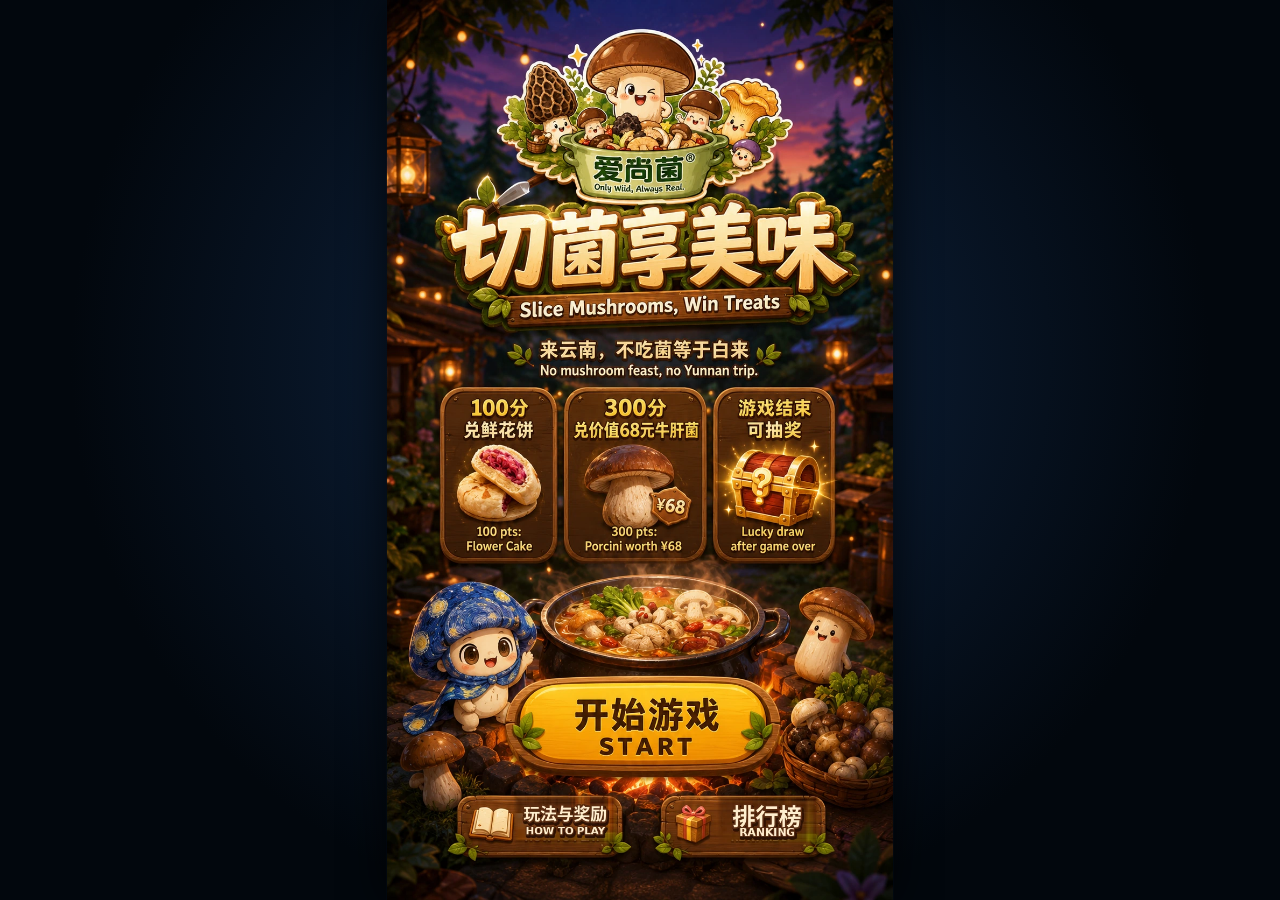
==== preview_mushrooms.html @ ff82b996 "Refactor to bundle assets and switch to JS-driven screens - Move all images, audio, and mushroom spr" ====
<!doctype html>
<html lang="zh-CN">
<head>
  <meta charset="utf-8" />
  <meta name="viewport" content="width=device-width,initial-scale=1,maximum-scale=1,user-scalable=no,viewport-fit=cover" />
  <meta name="theme-color" content="#081526" />
  <title>爱尚菌·切菌子享美味</title>
  <link rel="stylesheet" href="style.css" />
</head>
<body>
  <main id="app" aria-label="爱尚菌切菌子享美味小游戏">
    <section id="stage">
      <div id="loading" class="screen active loading-screen" aria-live="polite">
        <div class="loading-shade"></div>
        <div class="loading-card">
          <div class="loading-logo">爱尚菌</div>
          <div class="loading-title">切菌子享美味</div>
          <div class="loading-copy">来云南，不吃菌等于白来！</div>
          <div class="loading-bar"><i></i></div>
          <div class="loading-tip">菌子正在排队登场……</div>
        </div>
      </div>

      <div id="home" class="screen image-screen" style="--bg:url('assets/home.webp')">
        <button class="hotspot home-start" data-action="start" aria-label="开始游戏"></button>
        <button class="hotspot home-rules" data-action="rules" aria-label="玩法与奖励"></button>
        <button class="hotspot home-ranking" data-action="ranking" aria-label="排行榜"></button>
      </div>

      <div id="rules" class="screen image-screen" style="--bg:url('assets/rules.webp')">
        <button class="hotspot rules-start" data-action="start" aria-label="开始挑战"></button>
        <button class="back-pill" data-action="home" aria-label="返回首页">‹</button>
      </div>

      <div id="game" class="screen image-screen game-screen" style="--bg:url('assets/game_dynamic.webp')">
        <canvas id="gameCanvas" width="941" height="1672" aria-label="切菌游戏区域"></canvas>
        <div class="hud hud-level"><span>关卡</span><b id="hudLevel">1</b></div>
        <div class="hud hud-score"><span>分数</span><b id="hudScore">0</b></div>
        <div class="hud hud-time"><span>时间</span><b id="hudTime">0:25</b></div>
        <button class="pause-button" data-action="pause" aria-label="暂停游戏">Ⅱ</button>
        <div id="levelToast" class="level-toast"></div>
        <div id="comboToast" class="combo-toast"></div>
        <div id="poisonDance" class="poison-dance" aria-hidden="true">
          <div class="dance-mushroom">🍄</div>
          <strong>哎呀！中毒了！</strong>
          <span>蘑菇小人开始乱舞，撑住！</span>
        </div>
        <div id="pausePanel" class="modal hidden">
          <div class="wood-modal compact">
            <h2>游戏暂停</h2>
            <p>好菌不会跑，稳住再切。</p>
            <button data-action="resume">继续游戏</button>
            <button class="secondary" data-action="home">返回首页</button>
          </div>
        </div>
        <div id="levelPanel" class="modal hidden">
          <div class="wood-modal">
            <h2 id="levelPanelTitle">过关成功！</h2>
            <p id="levelPanelText">你又切对了一波云南好菌！</p>
            <dl>
              <div><dt>本关得分</dt><dd id="roundScore">0</dd></div>
              <div><dt>累计得分</dt><dd id="totalScore">0</dd></div>
              <div><dt>当前头衔</dt><dd id="currentTitle">菌子小白</dd></div>
            </dl>
            <button id="levelDrawButton" class="is-hidden" data-action="draw">立即抽奖</button>
            <button id="continueButton" data-action="continue">继续闯关</button>
          </div>
        </div>
      </div>

      <div id="result" class="screen image-screen result-screen result-restored" style="--bg:url('assets/result_partial.webp')">
        <div class="result-score-live" id="resultScore" aria-label="本局得分">0</div>
        <div id="resultStatus" class="result-status-live" aria-label="闯关结果">
          <span class="result-laurel result-laurel-left" aria-hidden="true"></span>
          <span class="result-status-copy">
            <strong id="resultStatusCn">挑战完成</strong>
            <em id="resultStatusEn">Challenge Complete</em>
          </span>
          <span class="result-laurel result-laurel-right" aria-hidden="true"></span>
        </div>

        <div id="flowerRewardBadge" class="reward-state-badge reward-flower locked" aria-live="polite">
          <strong>未中奖</strong><span>NOT YET　🔒</span>
        </div>
        <div id="mushroomRewardBadge" class="reward-state-badge reward-mushroom locked" aria-live="polite">
          <strong>未中奖</strong><span>NOT YET　🔒</span>
        </div>

        <button class="hotspot result-draw" data-action="draw" aria-label="每日抽奖"></button>
        <div id="drawStatus" class="draw-status" aria-live="polite">今日已抽 · 明天再来</div>
        <button class="hotspot result-replay" data-action="result-action" aria-label="再玩一次"></button>
        <button class="hotspot result-reward-card" data-action="claim" aria-label="查看兑奖信息"></button>
        <div id="claimPanel" class="modal hidden">
          <div class="wood-modal claim-modal">
            <h2>截图到店兑换</h2>
            <p id="claimCopy">可兑换鲜花饼 1 份。</p>
            <div class="claim-code">截图编号：<b id="claimCode">ASJ-000000</b></div>
            <small>奖品不可折现、不可转让；每位用户每项奖品限领取一次。具体以门店活动规则为准。</small>
            <button data-action="close-claim">我知道了</button>
          </div>
        </div>
      </div>

        <div id="drawPanel" class="modal hidden">
          <div class="wood-modal prize-modal">
            <div id="prizeIcon" class="prize-icon">🎁</div>
            <h2 id="drawTitle">每日幸运抽奖</h2>
            <p id="drawCopy">完成第一关后，每人每天可抽奖 1 次。</p>
            <div id="rewardCodeBox" class="code-box is-hidden">兑奖码：<b id="rewardCode">ASJ000000</b></div>
            <small class="draw-rule">中奖概率为 1%，奖品为 100 元抵扣券。使用规则以门店活动说明为准。</small>
            <button id="drawCloseButton" data-action="close-draw">我知道了</button>
          </div>
        </div>
      <div id="ranking" class="screen ranking-screen">
        <div class="ranking-backdrop"></div>
        <div class="ranking-board">
          <div class="ranking-mascot" aria-hidden="true">🍄</div>
          <div class="ranking-brand">爱尚菌 · 菌子挑战赛</div>
          <h1>菌子挑战展示榜</h1>
          <div class="ranking-subtitle">MUSHROOM CHALLENGE RANKING</div>

          <div class="ranking-tabs" role="tablist" aria-label="排行榜分类">
            <button class="active" data-rank-tab="today" role="tab">今日展示榜</button>
            <button data-rank-tab="week" role="tab">本周展示榜</button>
            <button data-rank-tab="mine" role="tab">我的成绩</button>
          </div>

          <section class="ranking-panel active" data-rank-panel="today">
            <div class="ranking-prize"><b>日榜前5</b><span>展示赢100元抵扣券</span></div>
            <ol class="ranking-list">
              <li><i>1</i><span class="rank-avatar">👑</span><strong>云南菌王</strong><b>986</b></li>
              <li><i>2</i><span class="rank-avatar">🍄</span><strong>鲜味猎手</strong><b>875</b></li>
              <li><i>3</i><span class="rank-avatar">🌿</span><strong>菌菇达人</strong><b>768</b></li>
              <li><i>4</i><span class="rank-avatar">🥣</span><strong>小菌仔</strong><b>695</b></li>
              <li><i>5</i><span class="rank-avatar">🌲</span><strong>山林吃货</strong><b>642</b></li>
            </ol>
          </section>

          <section class="ranking-panel" data-rank-panel="week">
            <div class="ranking-prize"><b>周榜前3</b><span>展示赢300元抵扣券</span></div>
            <ol class="ranking-list week-list">
              <li><i>1</i><span class="rank-avatar">👑</span><strong>云南菌神</strong><b>1568</b></li>
              <li><i>2</i><span class="rank-avatar">⭐</span><strong>菌王挑战者</strong><b>1420</b></li>
              <li><i>3</i><span class="rank-avatar">🍄</span><strong>爱尚菌高手</strong><b>1288</b></li>
            </ol>
          </section>

          <section class="ranking-panel" data-rank-panel="mine">
            <div class="my-rank-card">
              <div class="my-rank-title">我的挑战成绩</div>
              <dl>
                <div><dt>本次得分</dt><dd id="myCurrentScore">0分</dd></div>
                <div><dt>最佳成绩</dt><dd id="myBestScore">0分</dd></div>
                <div><dt>当前头衔</dt><dd id="myRankTitle">菌子小白</dd></div>
                <div><dt>挑战参考排名</dt><dd id="myReferenceRank">--</dd></div>
              </dl>
              <p>再切一局，刷新你的最佳成绩！</p>
            </div>
          </section>

          <p class="ranking-note">排行榜与奖励为活动展示效果，请以门店活动规则为准。</p>
          <button class="ranking-home" data-action="home">返回首页</button>
        </div>
      </div>
    </section>
  </main>
  <script src="app.js"></script>
<script>
setTimeout(()=>document.querySelector('[data-action="start"]')?.click(),1400);
</script>
</body>
</html>
---- style.css ----
:root {
  --w: 941;
  --h: 1672;
  font-family: "PingFang SC", "Microsoft YaHei", system-ui, sans-serif;
  color: #fff;
  background: #02070d;
}
* { box-sizing: border-box; -webkit-tap-highlight-color: transparent; }
html, body { width: 100%; height: 100%; margin: 0; overflow: hidden; background: #02070d; }
button { font: inherit; }
#app { position: fixed; inset: 0; overflow: hidden; background: radial-gradient(circle at 50% 40%, #102746, #02070d 68%); }
#stage {
  position: absolute; left: 50%; top: 50%; width: 941px; height: 1672px;
  transform-origin: 50% 50%; overflow: hidden; background: #071424;
  box-shadow: 0 0 80px rgba(0,0,0,.8);
}
.screen { position: absolute; inset: 0; display: none; overflow: hidden; }
.screen.active { display: block; }
.image-screen { background-image: var(--bg); background-size: 100% 100%; background-repeat: no-repeat; }
.hotspot { position: absolute; border: 0; background: transparent; cursor: pointer; }
.hotspot:active { background: rgba(255, 225, 89, .08); }

.loading-screen { background-image: url('assets/home.webp'); background-size: cover; background-position: center; }
.loading-shade { position: absolute; inset: 0; background: rgba(1,8,18,.62); backdrop-filter: blur(7px); }
.loading-card { position: absolute; left: 50%; top: 49%; width: 650px; transform: translate(-50%,-50%); text-align: center; }
.loading-logo { display: inline-block; padding: 16px 45px; border: 7px solid #d6a352; border-radius: 60px; background: #386329; box-shadow: 0 10px 0 #1e3517, 0 0 40px #ffbc3f; font-size: 60px; font-weight: 900; letter-spacing: 8px; }
.loading-title { margin-top: 38px; font-size: 76px; font-weight: 900; color: #ffe9ad; text-shadow: 0 7px 0 #6a3211, 0 0 20px #ffb33c; }
.loading-copy { margin-top: 18px; font-size: 30px; color: #f4dfb2; }
.loading-bar { width: 520px; height: 24px; margin: 55px auto 22px; padding: 4px; border: 3px solid #d59e45; border-radius: 20px; background: #40230f; overflow: hidden; }
.loading-bar i { display: block; width: 0; height: 100%; border-radius: 20px; background: linear-gradient(90deg,#ffcf3d,#ff8e21); animation: loading 1.2s ease forwards; }
.loading-tip { font-size: 26px; color: #f9eac8; }
@keyframes loading { to { width: 100%; } }

.home-start { left: 213px; top: 1252px; width: 515px; height: 160px; border-radius: 80px; }
.home-rules { left: 106px; top: 1450px; width: 335px; height: 150px; border-radius: 28px; }
.home-ranking { left: 505px; top: 1450px; width: 335px; height: 150px; border-radius: 28px; }
.rules-draw-note {
  position:absolute; z-index:4; left:606px; top:1262px; width:270px; height:132px;
  display:flex; flex-direction:column; align-items:center; justify-content:center;
  border:4px solid #a96b2d; border-radius:22px; background:linear-gradient(180deg,#f5dfad,#d9b57c);
  color:#4b260f; text-align:center; box-shadow:inset 0 0 0 2px rgba(255,247,207,.7),0 5px 0 rgba(78,35,12,.5); pointer-events:none;
}
.rules-draw-note strong { font-size:28px; line-height:1.1; font-weight:1000; }
.rules-draw-note span { margin-top:7px; font-size:22px; line-height:1.1; font-weight:900; }
.rules-draw-note em { margin-top:8px; color:#a92e18; font-size:20px; line-height:1.15; font-style:normal; font-weight:1000; }
.rules-start { left: 223px; top: 1462px; width: 500px; height: 135px; border-radius: 70px; }
.back-pill { position: absolute; z-index: 5; left: 24px; top: 38px; width: 72px; height: 72px; border: 3px solid #f5c66a; border-radius: 50%; background: rgba(45,24,11,.88); color: #fff2c5; font-size: 58px; line-height: 58px; box-shadow: 0 4px 16px rgba(0,0,0,.35); }

#gameCanvas { position: absolute; inset: 0; width: 941px; height: 1672px; touch-action: none; cursor: crosshair; }
.hud {
  position:absolute; z-index:6; pointer-events:none;
  display:flex; align-items:center; justify-content:center;
  height:auto; padding:0; margin:0;
  background:none !important; border:0 !important; border-radius:0 !important;
  box-shadow:none !important; overflow:visible;
  font-variant-numeric:tabular-nums;
}
.hud span { display:none; }
.hud b {
  display:block; width:100%; margin:0; padding:0;
  text-align:center; white-space:nowrap;
  font-family:"Arial Black","DejaVu Sans","PingFang SC","Microsoft YaHei",sans-serif;
  font-style:normal; font-weight:900; letter-spacing:-1px;
}
/* Values are drawn directly into the original artwork slots; no extra cards or cover layers. */
.hud-level { left:139px; top:43px; width:43px; height:70px; }
.hud-level b {
  font-size:58px; line-height:70px; letter-spacing:-4px;
  background:linear-gradient(180deg,#fff1a0 0%,#ffd24b 42%,#f4a70e 100%);
  -webkit-background-clip:text; background-clip:text;
  color:transparent; -webkit-text-fill-color:transparent;
  -webkit-text-stroke:1.8px #672906;
  filter:drop-shadow(0 3px 0 #5a2104) drop-shadow(0 5px 2px rgba(24,8,1,.75));
}
.hud-score { left:326px; top:47px; width:92px; height:62px; }
.hud-score b {
  font-size:45px; line-height:62px; letter-spacing:-2px;
  color:#fffdf1; -webkit-text-fill-color:#fffdf1;
  -webkit-text-stroke:1.35px #2a1005;
  text-shadow:0 3px 0 #291005,0 5px 3px rgba(0,0,0,.65);
}
.hud-time { left:782px; top:49px; width:83px; height:58px; }
.hud-time b {
  font-size:34px; line-height:58px; letter-spacing:-1.4px;
  color:#fffdf1; -webkit-text-fill-color:#fffdf1;
  -webkit-text-stroke:1.15px #2a1005;
  text-shadow:0 3px 0 #291005,0 4px 3px rgba(0,0,0,.65);
}
.pause-button { position:absolute; z-index:8; right:29px; top:44px; width:74px; height:74px; border:0; border-radius:50%; background:transparent; color:transparent; cursor:pointer; }
.level-toast { position:absolute; z-index:7; top:210px; left:50%; transform:translateX(-50%) scale(.85); padding:20px 42px; border:5px solid #e0aa4f; border-radius:24px; background:linear-gradient(#573018,#2d160a); color:#fff0b1; font-size:32px; font-weight:900; opacity:0; transition:.25s; text-shadow:0 3px 0 #2e1206; }
.level-toast.show { opacity:1; transform:translateX(-50%) scale(1); }
.combo-toast { position:absolute; z-index:7; top:430px; left:50%; transform:translateX(-50%) scale(.6); font-size:58px; font-weight:1000; color:#ffe569; text-shadow:0 5px 0 #812d0b,0 0 18px #ff8e18; opacity:0; transition:.16s; }
.combo-toast.show { opacity:1; transform:translateX(-50%) scale(1); }
.poison-dance { display:none; position:absolute; z-index:9; left:50%; top:48%; width:590px; height:390px; transform:translate(-50%,-50%); border:8px solid rgba(177,104,255,.8); border-radius:55px; background:radial-gradient(circle,rgba(105,36,137,.82),rgba(43,8,68,.68)); text-align:center; box-shadow:0 0 70px #a63cff; backdrop-filter:blur(2px); pointer-events:none; }
.poison-dance.active { display:block; animation:wobble .25s linear infinite alternate; }
.poison-dance .dance-mushroom { font-size:170px; margin-top:22px; filter:drop-shadow(0 0 14px #d96cff); }
.poison-dance strong { display:block; font-size:52px; color:#fff09a; text-shadow:0 4px 0 #5e173a; }
.poison-dance span { display:block; margin-top:12px; font-size:26px; color:white; }
@keyframes wobble { from { transform:translate(-52%,-50%) rotate(-3deg); } to { transform:translate(-48%,-50%) rotate(3deg); } }

.modal { position:absolute; z-index:20; inset:0; display:grid; place-items:center; background:rgba(4,9,15,.64); backdrop-filter:blur(4px); }
.modal.hidden { display:none; }
.wood-modal { width:700px; padding:56px 54px 48px; border:12px solid #a76728; border-radius:40px; background:linear-gradient(180deg,#6b3c1e,#3b1e0f); color:#fff1ca; text-align:center; box-shadow:inset 0 0 0 5px #e4af55,0 30px 80px rgba(0,0,0,.55); }
.wood-modal.compact { width:610px; }
.wood-modal h2 { margin:0 0 18px; font-size:62px; color:#ffe3a2; text-shadow:0 5px 0 #431806; }
.wood-modal p { margin:0 0 30px; font-size:29px; line-height:1.5; }
.wood-modal dl { margin:25px 0 38px; padding:20px 0; border-top:2px solid #9e6b3b; border-bottom:2px solid #9e6b3b; }
.wood-modal dl div { display:flex; justify-content:space-between; padding:12px 35px; font-size:28px; }
.wood-modal dd { margin:0; color:#ffe360; font-weight:900; }
.wood-modal button, .reward-board button { min-width:360px; padding:22px 38px; border:6px solid #e6a93c; border-radius:55px; background:linear-gradient(#ffd95b,#f39b19); color:#3b2008; font-size:36px; font-weight:1000; box-shadow:0 7px 0 #8c4b0f; }
.wood-modal button.secondary { margin-top:25px; border-color:#799345; background:linear-gradient(#a8cc58,#5f8a2e); box-shadow:0 7px 0 #284a18; color:white; }

.result-screen { --bg:url('assets/result_partial.webp'); }

/* V18: preserve the original result artwork and interactions.
   Only the baked-in score number is cleared from the artwork so the real game score can appear in its original position. */
.result-screen.result-restored .result-status-live,
.result-screen.result-restored .reward-state-badge {
  display:none !important;
}
.result-screen.result-restored .result-score-live {
  display:flex !important;
}
.result-score-live {
  position:absolute; z-index:4; left:218px; top:384px; width:232px; height:94px;
  display:flex; align-items:center; justify-content:center; overflow:visible;
  background:transparent; border:0;
  font-family:"Arial Black","DejaVu Sans",sans-serif;
  font-size:96px; line-height:.92; font-weight:900; letter-spacing:-7px;
  background-image:linear-gradient(180deg,#fff1c3 0%,#ffdfa0 45%,#f6a72c 100%);
  -webkit-background-clip:text; background-clip:text; color:transparent; -webkit-text-fill-color:transparent;
  -webkit-text-stroke:2px #5b2507;
  filter:drop-shadow(0 4px 0 #7a3409) drop-shadow(0 8px 3px rgba(32,11,2,.72));
}
.result-status-live {
  position:absolute; z-index:4; left:515px; top:383px; width:235px; height:91px;
  display:flex; align-items:center; justify-content:center;
  background:transparent; border:0; text-align:center; pointer-events:none;
}
.result-status-copy { display:flex; width:100%; flex-direction:column; align-items:center; justify-content:center; }
.result-status-copy strong {
  display:block; white-space:nowrap;
  font-family:"Noto Sans CJK SC","PingFang SC","Microsoft YaHei",sans-serif;
  font-size:43px; line-height:1; font-weight:900; letter-spacing:0;
  background-image:linear-gradient(180deg,#d9f57d 0%,#a6d747 45%,#75ad20 100%);
  -webkit-background-clip:text; background-clip:text; color:transparent; -webkit-text-fill-color:transparent;
  -webkit-text-stroke:1.2px #304c0c;
  filter:drop-shadow(0 2px 0 #38540f) drop-shadow(0 4px 3px rgba(17,31,4,.78));
}
.result-status-copy em {
  display:block; margin-top:8px; white-space:nowrap;
  color:#a7db4a; font-family:"Trebuchet MS","DejaVu Sans",Arial,sans-serif;
  font-size:19px; line-height:1; font-style:normal; font-weight:900; letter-spacing:-.5px;
  -webkit-text-stroke:.45px #34510d; text-shadow:0 2px 0 #243b08,0 3px 4px rgba(0,0,0,.58);
}
.result-status-live.failed .result-status-copy strong {
  background-image:linear-gradient(180deg,#fff0a4 0%,#ffd55d 50%,#ed9b22 100%);
  -webkit-text-stroke:1.2px #6d2b07; filter:drop-shadow(0 2px 0 #6d2b07) drop-shadow(0 4px 3px rgba(40,10,2,.75));
}
.result-status-live.failed .result-status-copy em { color:#ffd978; -webkit-text-stroke:.45px #6d2b07; }
.reward-state-badge { position:absolute; z-index:5; top:727px; width:252px; height:78px; display:flex; flex-direction:column; align-items:center; justify-content:center; border:4px solid #595959; border-radius:14px; background:linear-gradient(180deg,#5c5a57,#292927); color:#f3eee5; box-shadow:inset 0 0 0 2px rgba(255,255,255,.16),0 5px 0 rgba(38,20,8,.78); text-shadow:0 3px 0 rgba(0,0,0,.75); pointer-events:none; }
.reward-state-badge strong { font-size:31px; line-height:1; font-weight:1000; }
.reward-state-badge span { margin-top:4px; font-size:20px; line-height:1; font-weight:900; letter-spacing:.5px; }
.reward-state-badge.won { border-color:#42691b; background:linear-gradient(180deg,#759932,#365f18); color:#fffbe7; }
.reward-state-badge.won span { color:#fffbd2; }
.reward-flower { left:210px; }
.reward-mushroom { left:508px; }
.draw-rule-copy {
  position:absolute; z-index:5; left:352px; top:845px; width:333px; height:132px;
  display:flex; flex-direction:column; align-items:center; justify-content:center;
  border-radius:18px; background:linear-gradient(180deg,rgba(92,49,23,.98),rgba(55,27,12,.98));
  box-shadow:inset 0 0 0 2px rgba(225,167,82,.42); text-align:center; pointer-events:none;
}
.draw-rule-copy strong { color:#fff1c4; font-size:24px; line-height:1.25; font-weight:1000; text-shadow:0 3px 0 #271006; }
.draw-rule-copy span { margin-top:7px; color:#ffd74e; font-size:25px; line-height:1.2; font-weight:1000; text-shadow:0 3px 0 #642506; }
.draw-rule-copy em { margin-top:7px; color:#e8ceb0; font-size:18px; line-height:1.1; font-style:normal; font-weight:800; }
.result-draw { left:340px; top:994px; width:310px; height:92px; border-radius:50px; }
/* Draw state is baked into the original result artwork. No replacement button or styled overlay. */
.draw-status { display:none !important; }
.prize-modal .draw-rule { display:block; margin:-8px 0 30px; font-size:21px; line-height:1.55; color:#e8d4b5; }
.is-hidden { display:none !important; }
.result-replay { left:70px; top:1507px; width:310px; height:110px; border-radius:30px; }
.result-reward-card { left:171px; top:1080px; width:610px; height:335px; }
/* V19: code text is rendered directly inside the original UI's blank redemption-code field. */
.result-claim-code {
  position:absolute; z-index:6; left:486px; top:1302px; width:210px; height:37px;
  display:flex; align-items:center; justify-content:center; overflow:hidden;
  background:transparent; border:0; color:#5b2d13; pointer-events:none;
  font-family:"Arial Black","DejaVu Sans","PingFang SC","Microsoft YaHei",sans-serif;
  font-size:20px; line-height:1; font-weight:900; letter-spacing:.3px; white-space:nowrap;
  text-shadow:0 1px 0 rgba(255,238,190,.65);
}
.prize-modal .prize-icon { font-size:120px; }
.code-box,.claim-code { margin:25px auto 34px; padding:20px; border:3px dashed #e8bb68; border-radius:18px; background:#2b170d; font-size:27px; }
.claim-modal small { display:block; margin:12px 0 28px; font-size:22px; line-height:1.5; color:#e5ceb0; }

.ranking-screen { background:url('assets/home.webp') center/cover; }
.ranking-backdrop { position:absolute; inset:0; background:rgba(3,10,18,.76); backdrop-filter:blur(8px); }
.ranking-board {
  position:absolute; left:58px; right:58px; top:72px; bottom:62px; padding:48px 44px 34px;
  border:12px solid #9b5c25; border-radius:48px;
  background:linear-gradient(180deg,rgba(100,55,25,.98),rgba(43,22,11,.99));
  box-shadow:inset 0 0 0 5px #e1ad55, inset 0 0 60px rgba(20,8,3,.8), 0 25px 65px rgba(0,0,0,.68); text-align:center;
}
.ranking-mascot { position:absolute; left:38px; top:25px; width:98px; height:98px; display:grid; place-items:center; border:5px solid #dca44f; border-radius:50%; background:#355f27; font-size:54px; box-shadow:0 6px 0 #203914; }
.ranking-brand { display:inline-block; padding:11px 28px; border-radius:28px; background:#3e702b; color:#fff5c5; font-size:24px; font-weight:900; }
.ranking-board h1 { margin:22px 0 2px; font-size:58px; line-height:1.15; color:#ffe3a2; text-shadow:0 5px 0 #481a06; }
.ranking-subtitle { font-size:20px; font-weight:900; letter-spacing:2px; color:#d8bd8d; }
.ranking-tabs { display:grid; grid-template-columns:1fr 1fr 1fr; gap:10px; margin:30px 0 26px; padding:8px; border:4px solid #8b4b1d; border-radius:28px; background:#2e160b; }
.ranking-tabs button { min-width:0; padding:17px 6px; border:0; border-radius:19px; background:transparent; color:#d7bc91; font-size:24px; font-weight:900; cursor:pointer; }
.ranking-tabs button.active { background:linear-gradient(#ffd760,#ed9a1d); color:#3b2008; box-shadow:0 5px 0 #8a480f; }
.ranking-panel { display:none; }
.ranking-panel.active { display:block; }
.ranking-prize { display:flex; align-items:center; justify-content:center; gap:20px; margin-bottom:19px; padding:14px 18px; border:3px solid #d29a45; border-radius:20px; background:rgba(50,102,36,.72); color:#fff2c0; }
.ranking-prize b { font-size:29px; color:#ffe35c; }
.ranking-prize span { font-size:23px; font-weight:800; }
.ranking-list { margin:0; padding:0; list-style:none; }
.ranking-list li { display:grid; grid-template-columns:66px 66px 1fr 118px; align-items:center; min-height:105px; margin:12px 0; padding:8px 22px 8px 12px; border:4px solid #b77b39; border-radius:24px; background:linear-gradient(90deg,#f8e2af,#d6ad73); color:#3c210e; box-shadow:0 6px 0 #55280f; text-align:left; }
.ranking-list li:nth-child(1) { border-color:#ffcf3c; background:linear-gradient(90deg,#fff0a8,#e7b84a); }
.ranking-list li:nth-child(2) { border-color:#d8d3c5; }
.ranking-list li:nth-child(3) { border-color:#c98645; }
.ranking-list i { font-style:normal; font-size:37px; font-weight:1000; text-align:center; color:#9a3c11; }
.rank-avatar { width:58px; height:58px; display:grid; place-items:center; border:3px solid #90602d; border-radius:50%; background:#fff3d0; font-size:31px; }
.ranking-list strong { padding-left:15px; font-size:29px; }
.ranking-list li>b { text-align:right; font-size:33px; color:#8d320d; }
.week-list li { min-height:145px; margin:23px 0; }
.my-rank-card { margin-top:20px; padding:30px 34px 34px; border:6px solid #cf9141; border-radius:30px; background:linear-gradient(#f5dfae,#d4ad75); color:#3d210d; box-shadow:0 8px 0 #57290f; }
.my-rank-title { display:inline-block; margin-bottom:18px; padding:12px 30px; border-radius:24px; background:#3f712d; color:#fff3bf; font-size:31px; font-weight:1000; }
.my-rank-card dl { margin:0; }
.my-rank-card dl div { display:flex; justify-content:space-between; align-items:center; padding:22px 15px; border-bottom:2px dashed #af7c40; font-size:28px; }
.my-rank-card dl div:last-child { border-bottom:0; }
.my-rank-card dt { font-weight:800; }
.my-rank-card dd { margin:0; color:#963709; font-size:31px; font-weight:1000; }
.my-rank-card p { margin:26px 0 0; font-size:24px; font-weight:800; color:#5d3519; }
.ranking-note { position:absolute; left:65px; right:65px; bottom:126px; margin:0; font-size:19px; line-height:1.4; color:#d7c19e; }
.ranking-home { position:absolute; left:50%; bottom:35px; transform:translateX(-50%); min-width:310px; padding:17px 35px; border:5px solid #e4aa43; border-radius:45px; background:linear-gradient(#ffd85c,#ef9b1c); color:#3b2008; font-size:30px; font-weight:1000; box-shadow:0 6px 0 #80420d; cursor:pointer; }

@media (prefers-reduced-motion: reduce) { * { animation-duration:.01ms!important; transition-duration:.01ms!important; } }

#levelPanel .wood-modal button + button { margin-top:25px; }
#levelDrawButton { min-width:420px; }
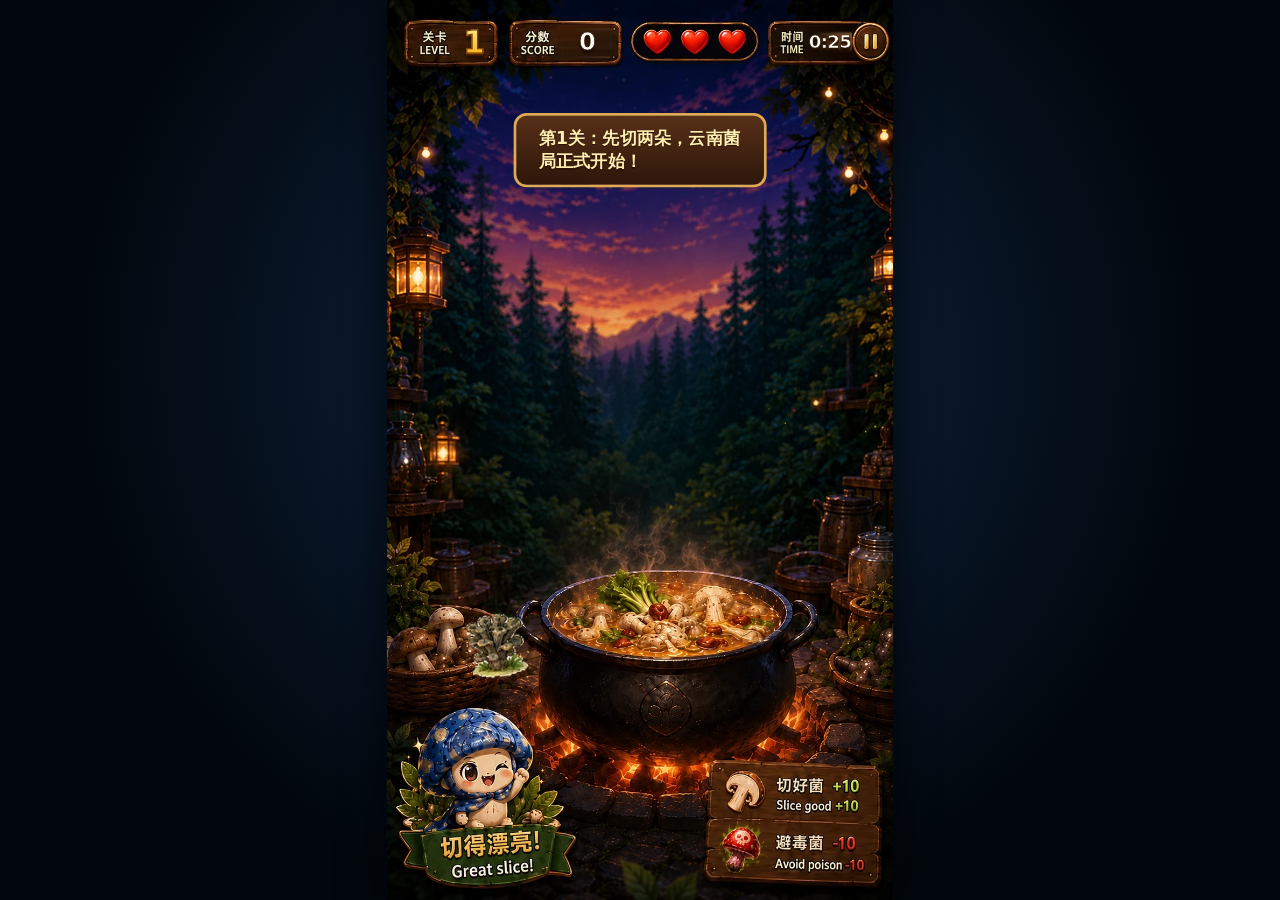
==== commit 47c7e6df: "Update daily draw limit to 3" ====
--- a/preview_mushrooms.html
+++ b/preview_mushrooms.html
@@ -87,7 +87,7 @@
         </div>
 
         <button class="hotspot result-draw" data-action="draw" aria-label="每日抽奖"></button>
-        <div id="drawStatus" class="draw-status" aria-live="polite">今日已抽 · 明天再来</div>
+        <div id="drawStatus" class="draw-status" aria-live="polite">今日剩余 3 次</div>
         <button class="hotspot result-replay" data-action="result-action" aria-label="再玩一次"></button>
         <button class="hotspot result-reward-card" data-action="claim" aria-label="查看兑奖信息"></button>
         <div id="claimPanel" class="modal hidden">
@@ -105,7 +105,7 @@
           <div class="wood-modal prize-modal">
             <div id="prizeIcon" class="prize-icon">🎁</div>
             <h2 id="drawTitle">每日幸运抽奖</h2>
-            <p id="drawCopy">完成第一关后，每人每天可抽奖 1 次。</p>
+            <p id="drawCopy">完成第一关后，每人每天可抽奖 3 次。</p>
             <div id="rewardCodeBox" class="code-box is-hidden">兑奖码：<b id="rewardCode">ASJ000000</b></div>
             <small class="draw-rule">中奖概率为 1%，奖品为 100 元抵扣券。使用规则以门店活动说明为准。</small>
             <button id="drawCloseButton" data-action="close-draw">我知道了</button>
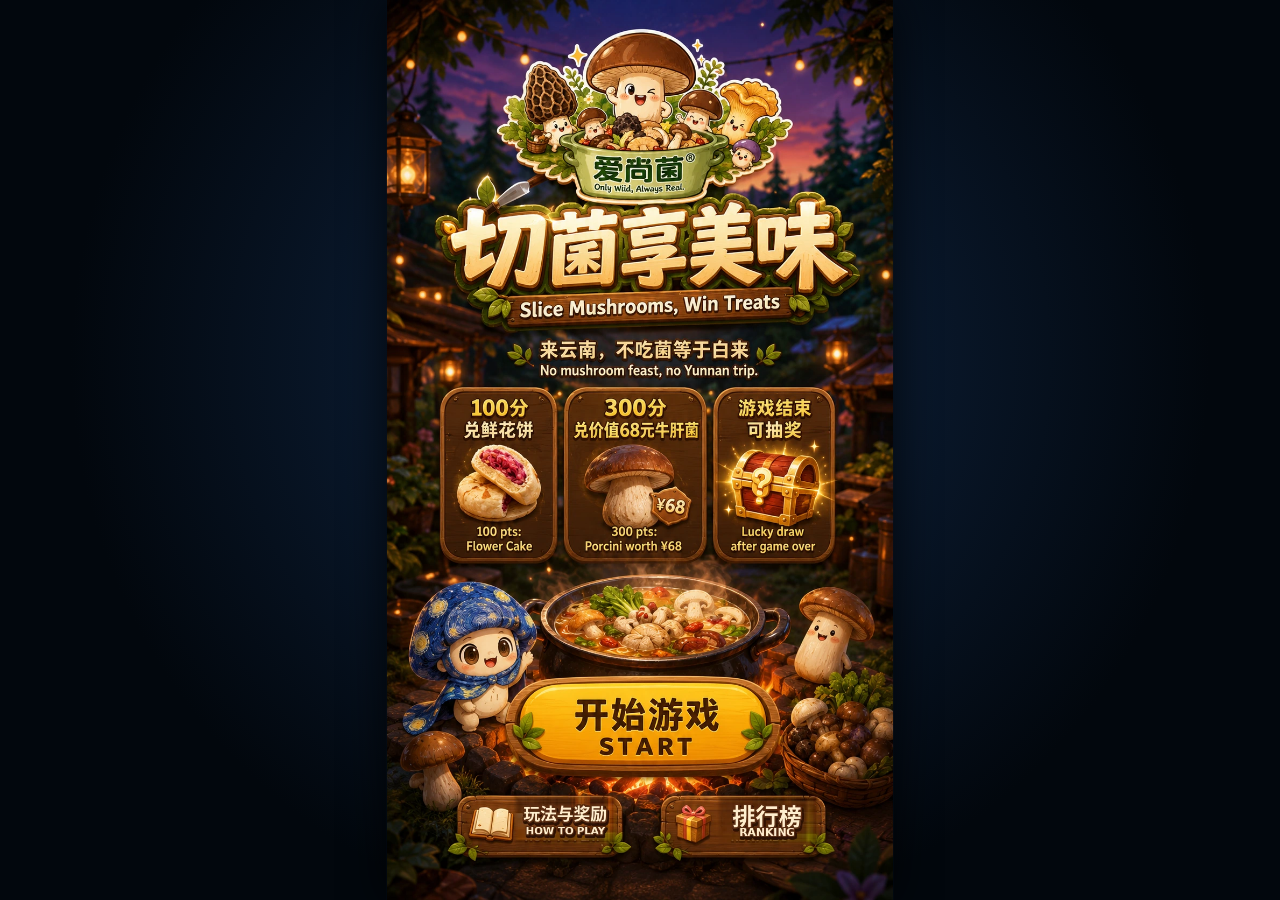
==== commit f34cf9c6: "Re-add 51.LA analytics (comId=3141337) to both HTML pages 接入 https://v6.51.la/report/overview?comId=" ====
--- a/preview_mushrooms.html
+++ b/preview_mushrooms.html
@@ -168,5 +168,8 @@
 <script>
 setTimeout(()=>document.querySelector('[data-action="start"]')?.click(),1400);
 </script>
+  <!-- 51.la 访问统计（comId=3141337） -->
+  <script charset="UTF-8" id="LA_COLLECT" src="//sdk.51.la/js-sdk-pro.min.js"></script>
+  <script>LA.init({ id: "3141337", hashMode: true }); LA.send();</script>
 </body>
 </html>
